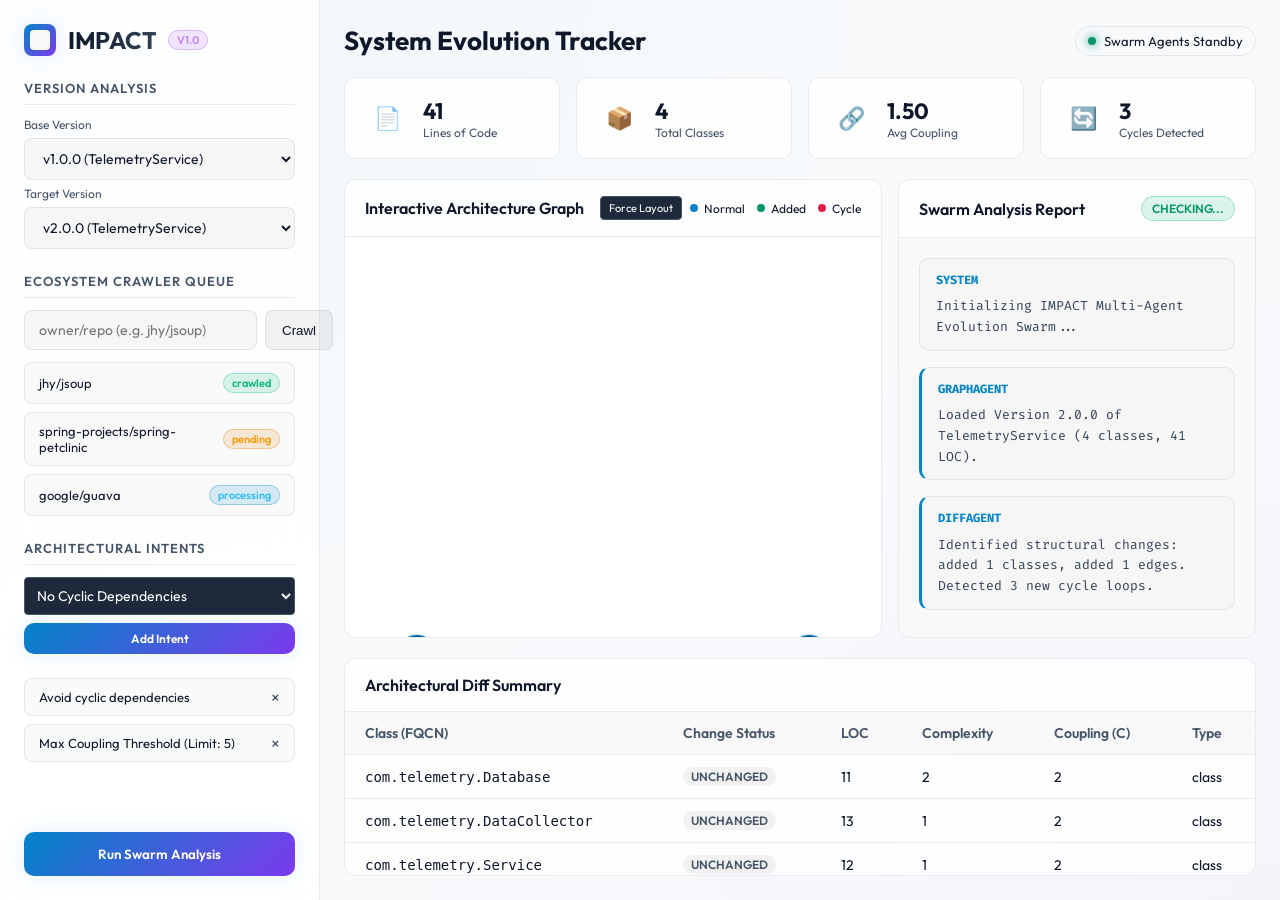
==== core/dashboard/index.html @ b63dfbeb "Update demo." ====
<!DOCTYPE html>
<html lang="en">
<head>
    <meta charset="UTF-8">
    <meta name="viewport" content="width=device-width, initial-scale=1.0">
    <title>IMPACT - Architect Dashboard</title>
    <link rel="preconnect" href="https://fonts.googleapis.com">
    <link rel="preconnect" href="https://fonts.gstatic.com" crossorigin>
    <link href="https://fonts.googleapis.com/css2?family=Outfit:wght@300;400;500;600;700&family=Fira+Code:wght@400;500&display=swap" rel="stylesheet">
    <link rel="stylesheet" href="style.css">
</head>
<body>
    <div class="app-container">
        <!-- Sidebar Navigation & Control Panel -->
        <aside class="sidebar">
            <div class="brand">
                <span class="logo-icon"></span>
                <h1>IMPACT</h1>
                <span class="badge">V1.0</span>
            </div>
            
            <div class="sidebar-section">
                <h3>Version Analysis</h3>
                <div class="version-picker">
                    <div class="picker-label">Base Version</div>
                    <select id="base-version-select">
                        <option value="v1">v1.0.0 (TelemetryService)</option>
                    </select>
                    <div class="picker-label mt-2">Target Version</div>
                    <select id="target-version-select">
                        <option value="v2">v2.0.0 (TelemetryService)</option>
                    </select>
                </div>
            </div>
            
            <div class="sidebar-section">
                <h3>Ecosystem Crawler Queue</h3>
                <div class="intent-input-group">
                    <input type="text" id="crawler-repo-input" placeholder="owner/repo (e.g. jhy/jsoup)">
                    <button id="trigger-crawl-btn">Crawl</button>
                </div>
                <div class="queue-status-widget">
                    <ul class="intent-list" id="crawler-queue-list" style="max-height: 180px;">
                        <!-- Dynamically populated -->
                    </ul>
                </div>
            </div>

            <div class="sidebar-section flex-grow">
                <h3>Architectural Intents</h3>
                <div class="intent-form" style="display: flex; flex-direction: column; gap: 8px;">
                    <select id="intent-type-select" style="width: 100%; padding: 8px; border-radius: 4px; background: #1e293b; color: #fff; border: 1px solid #475569; font-family: inherit;">
                        <option value="no-cycles">No Cyclic Dependencies</option>
                        <option value="max-coupling">Max Coupling Threshold</option>
                        <option value="max-inheritance">Max Inheritance Depth</option>
                    </select>
                    <div id="intent-param-container" style="display: none; align-items: center; gap: 8px; font-size: 12px; color: #94a3b8;">
                        <span>Limit:</span>
                        <input type="number" id="intent-param-val" value="5" min="1" style="width: 100%; padding: 6px; border-radius: 4px; background: #1e293b; color: #fff; border: 1px solid #475569;">
                    </div>
                    <button id="add-intent-btn" class="btn-primary" style="padding: 8px 12px; font-size: 12px; align-self: stretch;">Add Intent</button>
                </div>
                <ul class="intent-list" id="intent-list-container" style="margin-top: 12px;">
                    <!-- Loaded dynamically -->
                </ul>
            </div>

            <button id="run-analysis-btn" class="btn-primary">
                <span class="btn-glow"></span>
                Run Swarm Analysis
            </button>
        </aside>

        <!-- Main Content Area -->
        <main class="main-content">
            <!-- Header -->
            <header class="content-header">
                <h2>System Evolution Tracker</h2>
                <div class="status-indicator">
                    <span class="status-dot online"></span>
                    <span>Swarm Agents Standby</span>
                </div>
            </header>

            <!-- Metrics Overview row -->
            <section class="metrics-row">
                <div class="metric-card">
                    <div class="metric-icon loc-icon"></div>
                    <div class="metric-data">
                        <span class="metric-value" id="metric-loc">-</span>
                        <span class="metric-label">Lines of Code</span>
                    </div>
                </div>
                <div class="metric-card">
                    <div class="metric-icon classes-icon"></div>
                    <div class="metric-data">
                        <span class="metric-value" id="metric-classes">-</span>
                        <span class="metric-label">Total Classes</span>
                    </div>
                </div>
                <div class="metric-card">
                    <div class="metric-icon coupling-icon"></div>
                    <div class="metric-data">
                        <span class="metric-value" id="metric-coupling">-</span>
                        <span class="metric-label">Avg Coupling</span>
                    </div>
                </div>
                <div class="metric-card">
                    <div class="metric-icon cycles-icon"></div>
                    <div class="metric-data">
                        <span class="metric-value" id="metric-cycles">-</span>
                        <span class="metric-label">Cycles Detected</span>
                    </div>
                </div>
            </section>

            <!-- Workspace Grid -->
            <div class="workspace-grid">
                <!-- Graph Visualization Panel -->
                <section class="panel graph-panel">
                    <div class="panel-header">
                        <h3>Interactive Architecture Graph</h3>
                        <div style="display: flex; gap: 8px; align-items: center;">
                            <button id="toggle-layout-btn" style="padding: 4px 8px; border-radius: 4px; background: #1e293b; color: #fff; border: 1px solid #475569; font-size: 11px; cursor: pointer; font-family: inherit;">Force Layout</button>
                            <div class="graph-legend">
                                <span class="legend-item"><span class="legend-dot normal"></span>Normal</span>
                                <span class="legend-item"><span class="legend-dot added"></span>Added</span>
                                <span class="legend-item"><span class="legend-dot cycle"></span>Cycle</span>
                            </div>
                        </div>
                    </div>
                    <div class="canvas-container">
                        <canvas id="graph-canvas"></canvas>
                        <div class="canvas-overlay" id="node-info-tooltip">
                            Hover over a node to see FQCN metrics.
                        </div>
                    </div>
                </section>

                <!-- Compliance & Swarm Reports -->
                <section class="panel report-panel">
                    <div class="panel-header">
                        <h3>Swarm Analysis Report</h3>
                        <span class="compliance-badge compliant" id="compliance-overall-badge">Checking...</span>
                    </div>
                    <div class="report-container">
                        <div class="agent-chat" id="agent-chat-container">
                            <!-- Populated dynamically -->
                        </div>
                    </div>
                </section>
            </div>

            <!-- Evolutionary Diff Table -->
            <section class="panel diff-panel">
                <div class="panel-header">
                    <h3>Architectural Diff Summary</h3>
                </div>
                <div class="table-container">
                    <table>
                        <thead>
                            <tr>
                                <th>Class (FQCN)</th>
                                <th>Change Status</th>
                                <th>LOC</th>
                                <th>Complexity</th>
                                <th>Coupling (C)</th>
                                <th>Type</th>
                            </tr>
                        </thead>
                        <tbody id="diff-table-body">
                            <!-- Populated dynamically -->
                        </tbody>
                    </table>
                </div>
            </section>
        </main>
    </div>
    <script src="app.js"></script>
</body>
</html>
---- core/dashboard/style.css ----
/* IMPACT Dashboard Stylesheet - Premium Dark Glassmorphism */

:root {
    --bg-app: #f8fafc;
    --bg-card: rgba(255, 255, 255, 0.8);
    --border-color: rgba(15, 23, 42, 0.08);
    --accent-blue: #0284c7;
    --accent-purple: #7c3aed;
    --color-success: #059669;
    --color-danger: #e11d48;
    --color-warning: #d97706;
    --text-primary: #0f172a;
    --text-secondary: #475569;
    --glow-blue: 0 0 20px rgba(2, 132, 199, 0.12);
    --glow-purple: 0 0 20px rgba(124, 58, 237, 0.12);
    --glow-danger: 0 0 20px rgba(225, 29, 72, 0.15);
}

* {
    box-sizing: border-box;
    margin: 0;
    padding: 0;
}

body {
    font-family: 'Outfit', sans-serif;
    background-color: var(--bg-app);
    color: var(--text-primary);
    overflow: hidden;
    height: 100vh;
    background-image: 
        radial-gradient(at 0% 0%, rgba(2, 132, 199, 0.03) 0px, transparent 50%),
        radial-gradient(at 100% 100%, rgba(124, 58, 237, 0.03) 0px, transparent 50%);
}

/* App Layout */
.app-container {
    display: flex;
    height: 100vh;
    width: 100vw;
}

/* Sidebar Navigation */
.sidebar {
    width: 320px;
    background-color: rgba(255, 255, 255, 0.85);
    border-right: 1px solid var(--border-color);
    padding: 24px;
    display: flex;
    flex-direction: column;
    gap: 24px;
    backdrop-filter: blur(20px);
}

.brand {
    display: flex;
    align-items: center;
    gap: 12px;
}

.logo-icon {
    width: 32px;
    height: 32px;
    background: linear-gradient(135deg, var(--accent-blue), var(--accent-purple));
    border-radius: 8px;
    position: relative;
    box-shadow: var(--glow-blue);
}

.logo-icon::after {
    content: '';
    position: absolute;
    top: 6px;
    left: 6px;
    right: 6px;
    bottom: 6px;
    background: var(--bg-app);
    border-radius: 4px;
}

.brand h1 {
    font-size: 24px;
    font-weight: 700;
    letter-spacing: -0.5px;
    background: linear-gradient(to right, #0f172a, #334155);
    -webkit-background-clip: text;
    -webkit-text-fill-color: transparent;
}

.badge {
    background: rgba(168, 85, 247, 0.15);
    border: 1px solid rgba(168, 85, 247, 0.3);
    color: #c084fc;
    padding: 2px 8px;
    border-radius: 12px;
    font-size: 11px;
    font-weight: 600;
}

.sidebar-section {
    display: flex;
    flex-direction: column;
    gap: 12px;
}

.sidebar-section h3 {
    font-size: 13px;
    font-weight: 600;
    text-transform: uppercase;
    letter-spacing: 1px;
    color: var(--text-secondary);
    border-bottom: 1px solid var(--border-color);
    padding-bottom: 8px;
}

.version-picker {
    display: flex;
    flex-direction: column;
    gap: 6px;
}

.picker-label {
    font-size: 12px;
    color: var(--text-secondary);
}

select, input[type="text"] {
    background-color: rgba(0, 0, 0, 0.03);
    border: 1px solid var(--border-color);
    color: var(--text-primary);
    padding: 10px 14px;
    border-radius: 8px;
    outline: none;
    font-family: inherit;
    font-size: 14px;
    transition: all 0.2s ease;
}

select:focus, input[type="text"]:focus {
    border-color: var(--accent-blue);
    box-shadow: 0 0 10px rgba(56, 189, 248, 0.15);
}

.intent-input-group {
    display: flex;
    gap: 8px;
}

.intent-input-group input {
    flex-grow: 1;
}

.intent-input-group button {
    background-color: rgba(0, 0, 0, 0.05);
    border: 1px solid var(--border-color);
    color: var(--text-primary);
    padding: 0 16px;
    border-radius: 8px;
    cursor: pointer;
    font-weight: 500;
    transition: all 0.2s ease;
}

.intent-input-group button:hover {
    background-color: var(--accent-blue);
    border-color: var(--accent-blue);
    color: var(--bg-app);
}

.intent-list {
    list-style: none;
    display: flex;
    flex-direction: column;
    gap: 8px;
    max-height: 240px;
    overflow-y: auto;
}

.intent-item {
    background-color: rgba(0, 0, 0, 0.02);
    border: 1px solid var(--border-color);
    padding: 10px 14px;
    border-radius: 8px;
    font-size: 13px;
    display: flex;
    justify-content: space-between;
    align-items: center;
    transition: all 0.2s ease;
}

.intent-item:hover {
    border-color: rgba(255, 255, 255, 0.15);
}

.intent-remove {
    color: var(--text-secondary);
    cursor: pointer;
    font-size: 16px;
    line-height: 1;
}

.intent-remove:hover {
    color: var(--color-danger);
}

.flex-grow {
    flex-grow: 1;
}

/* Primary Button Styling */
.btn-primary {
    position: relative;
    background: linear-gradient(135deg, var(--accent-blue), var(--accent-purple));
    border: none;
    color: white;
    padding: 14px 20px;
    border-radius: 10px;
    font-weight: 600;
    font-family: inherit;
    cursor: pointer;
    box-shadow: var(--glow-blue);
    transition: all 0.3s ease;
    overflow: hidden;
}

.btn-primary:hover {
    transform: translateY(-2px);
    box-shadow: 0 0 25px rgba(56, 189, 248, 0.4), 0 0 25px rgba(168, 85, 247, 0.4);
}

.btn-primary:active {
    transform: translateY(0);
}

/* Main Content Area */
.main-content {
    flex-grow: 1;
    display: flex;
    flex-direction: column;
    padding: 24px;
    gap: 20px;
    overflow-y: auto;
    height: 100vh;
}

.content-header {
    display: flex;
    justify-content: space-between;
    align-items: center;
}

.content-header h2 {
    font-size: 26px;
    font-weight: 700;
}

.status-indicator {
    display: flex;
    align-items: center;
    gap: 8px;
    font-size: 13px;
    background-color: rgba(255, 255, 255, 0.04);
    border: 1px solid var(--border-color);
    padding: 6px 12px;
    border-radius: 20px;
}

.status-dot {
    width: 8px;
    height: 8px;
    border-radius: 50%;
}

.status-dot.online {
    background-color: var(--color-success);
    box-shadow: 0 0 10px var(--color-success);
}

/* Metrics Row */
.metrics-row {
    display: grid;
    grid-template-columns: repeat(4, 1fr);
    gap: 16px;
}

.metric-card {
    background: var(--bg-card);
    border: 1px solid var(--border-color);
    border-radius: 12px;
    padding: 18px;
    display: flex;
    align-items: center;
    gap: 16px;
    backdrop-filter: blur(12px);
    transition: transform 0.2s ease, border-color 0.2s ease;
}

.metric-card:hover {
    transform: translateY(-2px);
    border-color: rgba(255, 255, 255, 0.15);
}

.metric-icon {
    width: 44px;
    height: 44px;
    border-radius: 10px;
    background-color: rgba(255, 255, 255, 0.04);
    position: relative;
}

.loc-icon::before { content: '📄'; position: absolute; font-size: 22px; top: 8px; left: 11px; }
.classes-icon::before { content: '📦'; position: absolute; font-size: 22px; top: 8px; left: 11px; }
.coupling-icon::before { content: '🔗'; position: absolute; font-size: 22px; top: 8px; left: 11px; }
.cycles-icon::before { content: '🔄'; position: absolute; font-size: 22px; top: 8px; left: 11px; }

.metric-data {
    display: flex;
    flex-direction: column;
}

.metric-value {
    font-size: 22px;
    font-weight: 700;
}

.metric-label {
    font-size: 12px;
    color: var(--text-secondary);
}

/* Panel Layouts */
.workspace-grid {
    display: grid;
    grid-template-columns: 1.5fr 1fr;
    gap: 16px;
    flex-grow: 1;
    min-height: 400px;
}

.panel {
    background: var(--bg-card);
    border: 1px solid var(--border-color);
    border-radius: 12px;
    display: flex;
    flex-direction: column;
    backdrop-filter: blur(12px);
    overflow: hidden;
}

.panel-header {
    padding: 16px 20px;
    border-bottom: 1px solid var(--border-color);
    display: flex;
    justify-content: space-between;
    align-items: center;
}

.panel-header h3 {
    font-size: 16px;
    font-weight: 600;
}

.graph-legend {
    display: flex;
    gap: 12px;
    font-size: 12px;
}

.legend-item {
    display: flex;
    align-items: center;
    gap: 6px;
}

.legend-dot {
    width: 8px;
    height: 8px;
    border-radius: 50%;
}

.legend-dot.normal { background-color: var(--accent-blue); }
.legend-dot.added { background-color: var(--color-success); }
.legend-dot.cycle { background-color: var(--color-danger); }

/* Graph Canvas Visualizer */
.canvas-container {
    flex-grow: 1;
    position: relative;
    background-color: rgba(255, 255, 255, 0.55);
}

canvas {
    display: block;
    width: 100%;
    height: 100%;
    cursor: grab;
}

canvas:active {
    cursor: grabbing;
}

.canvas-overlay {
    position: absolute;
    bottom: 14px;
    left: 14px;
    background: rgba(255, 255, 255, 0.85);
    border: 1px solid var(--border-color);
    padding: 8px 14px;
    border-radius: 8px;
    font-size: 12px;
    color: var(--text-secondary);
    pointer-events: none;
    max-width: 280px;
}

/* Compliance Report styling */
.compliance-badge {
    padding: 4px 10px;
    border-radius: 20px;
    font-size: 12px;
    font-weight: 600;
    text-transform: uppercase;
}

.compliance-badge.compliant {
    background-color: rgba(16, 185, 129, 0.15);
    color: var(--color-success);
    border: 1px solid rgba(16, 185, 129, 0.3);
}

.compliance-badge.violation {
    background-color: rgba(244, 63, 94, 0.15);
    color: var(--color-danger);
    border: 1px solid rgba(244, 63, 94, 0.3);
    box-shadow: var(--glow-danger);
}

.report-container {
    padding: 20px;
    flex-grow: 1;
    overflow-y: auto;
    font-family: 'Fira Code', monospace;
    font-size: 13px;
    line-height: 1.6;
    background-color: rgba(0, 0, 0, 0.02);
}

.agent-bubble {
    margin-bottom: 16px;
    padding: 12px 16px;
    border-radius: 10px;
    border: 1px solid var(--border-color);
    background-color: rgba(0, 0, 0, 0.01);
}

.agent-bubble.coordinator {
    border-left: 3px solid var(--accent-blue);
}

.agent-bubble.llm {
    border-left: 3px solid var(--accent-purple);
    background-color: rgba(124, 58, 237, 0.04);
}

.agent-title {
    font-weight: 700;
    font-size: 12px;
    margin-bottom: 6px;
    color: var(--accent-blue);
    text-transform: uppercase;
}

.agent-bubble.llm .agent-title {
    color: #c084fc;
}

.agent-text {
    white-space: pre-wrap;
    color: #334155;
}

/* Diff Panel Table */
.diff-panel {
    max-height: 250px;
}

.table-container {
    overflow-y: auto;
    flex-grow: 1;
}

table {
    width: 100%;
    border-collapse: collapse;
    text-align: left;
    font-size: 14px;
}

th, td {
    padding: 12px 20px;
    border-bottom: 1px solid var(--border-color);
}

th {
    font-weight: 600;
    color: var(--text-secondary);
    background-color: rgba(0, 0, 0, 0.02);
    position: sticky;
    top: 0;
}

tr:hover td {
    background-color: rgba(0, 0, 0, 0.01);
}

.status-cell {
    font-weight: 600;
    font-size: 12px;
    padding: 2px 8px;
    border-radius: 12px;
    display: inline-block;
}

.status-cell.added {
    background-color: rgba(16, 185, 129, 0.15);
    color: var(--color-success);
}

.status-cell.unchanged {
    background-color: rgba(0, 0, 0, 0.05);
    color: var(--text-secondary);
}

.status-cell.modified {
    background-color: rgba(245, 158, 11, 0.15);
    color: var(--color-warning);
}
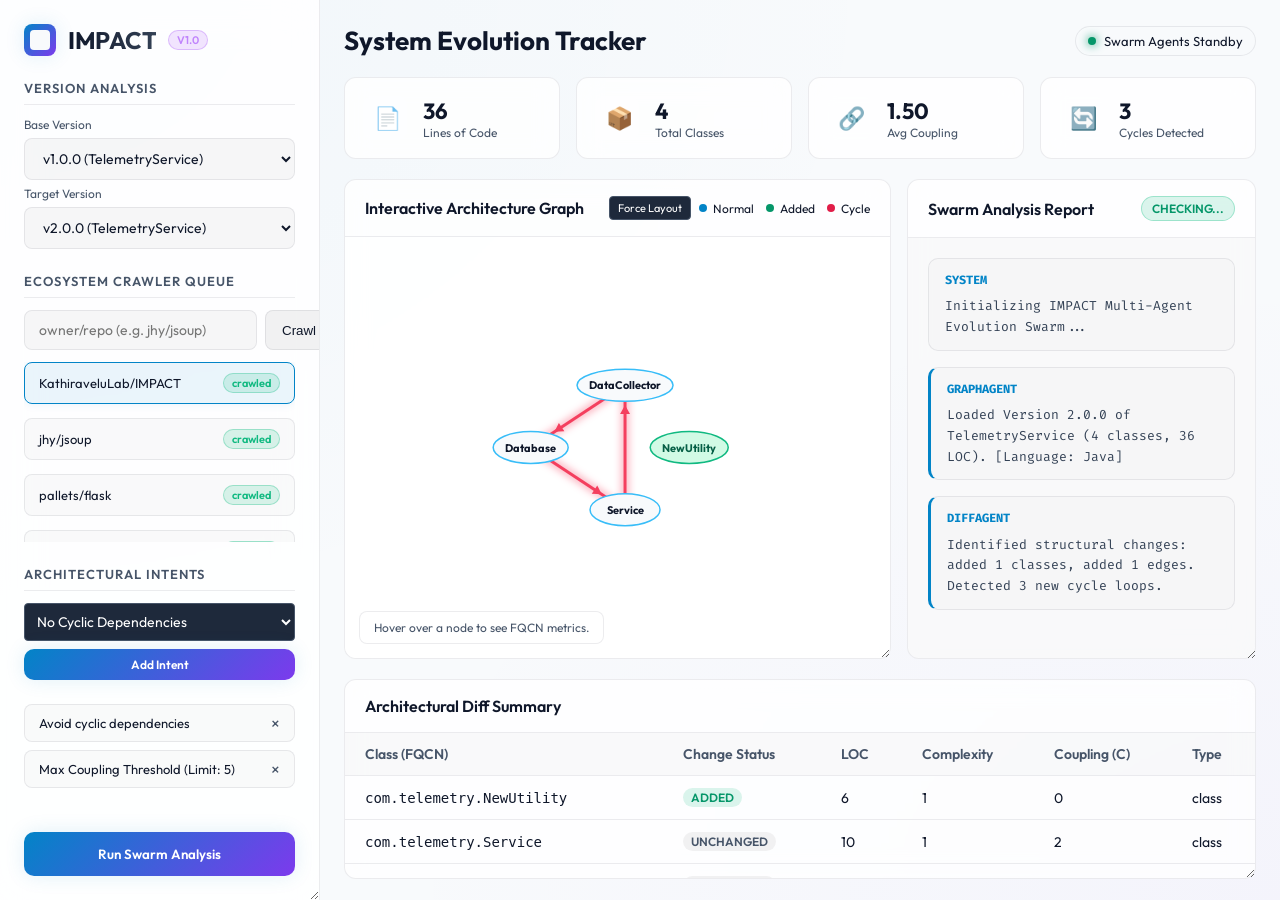
==== commit 46e7fd4f: "Python support and fallback for other languages such as Gleam." ====
--- a/core/dashboard/index.html
+++ b/core/dashboard/index.html
@@ -95,7 +95,7 @@
                     <div class="metric-icon classes-icon"></div>
                     <div class="metric-data">
                         <span class="metric-value" id="metric-classes">-</span>
-                        <span class="metric-label">Total Classes</span>
+                        <span class="metric-label" id="metric-classes-label">Total Classes</span>
                     </div>
                 </div>
                 <div class="metric-card">
@@ -160,7 +160,7 @@
                     <table>
                         <thead>
                             <tr>
-                                <th>Class (FQCN)</th>
+                                <th id="diff-table-fqcn-header">Class (FQCN)</th>
                                 <th>Change Status</th>
                                 <th>LOC</th>
                                 <th>Complexity</th>
--- a/core/dashboard/style.css
+++ b/core/dashboard/style.css
@@ -43,6 +43,12 @@
 /* Sidebar Navigation */
 .sidebar {
     width: 320px;
+    min-width: 250px;
+    max-width: 480px;
+    resize: horizontal;
+    overflow-x: hidden;
+    overflow-y: auto;
+    flex: none;
     background-color: rgba(255, 255, 255, 0.85);
     border-right: 1px solid var(--border-color);
     padding: 24px;
@@ -330,11 +336,29 @@
 
 /* Panel Layouts */
 .workspace-grid {
-    display: grid;
-    grid-template-columns: 1.5fr 1fr;
+    display: flex;
     gap: 16px;
-    flex-grow: 1;
-    min-height: 400px;
+    height: 480px;
+    min-height: 250px;
+    max-height: 800px;
+    resize: vertical;
+    overflow: hidden;
+    flex: none;
+}
+
+.graph-panel {
+    width: 60%;
+    min-width: 30%;
+    max-width: 85%;
+    resize: horizontal;
+    overflow: hidden;
+    flex: none;
+}
+
+.report-panel {
+    flex-grow: 1;
+    flex-shrink: 1;
+    min-width: 15%;
 }
 
 .panel {
@@ -482,7 +506,12 @@
 
 /* Diff Panel Table */
 .diff-panel {
-    max-height: 250px;
+    height: 200px;
+    min-height: 100px;
+    max-height: 600px;
+    resize: vertical;
+    overflow: hidden;
+    flex: none;
 }
 
 .table-container {
@@ -536,3 +565,32 @@
     background-color: rgba(245, 158, 11, 0.15);
     color: var(--color-warning);
 }
+
+/* Clickable Crawler Job List Items */
+.crawler-job-item {
+    background-color: rgba(0, 0, 0, 0.02);
+    border: 1px solid var(--border-color);
+    padding: 10px 14px;
+    border-radius: 8px;
+    font-size: 13px;
+    display: flex;
+    justify-content: space-between;
+    align-items: center;
+    transition: all 0.2s ease;
+    margin-bottom: 6px;
+}
+
+.crawler-job-item.crawled {
+    cursor: pointer;
+}
+
+.crawler-job-item.crawled:hover {
+    background-color: rgba(2, 132, 199, 0.05);
+    border-color: rgba(2, 132, 199, 0.3);
+}
+
+.crawler-job-item.active {
+    background-color: rgba(2, 132, 199, 0.08);
+    border-color: var(--accent-blue);
+    box-shadow: 0 0 10px rgba(2, 132, 199, 0.1);
+}
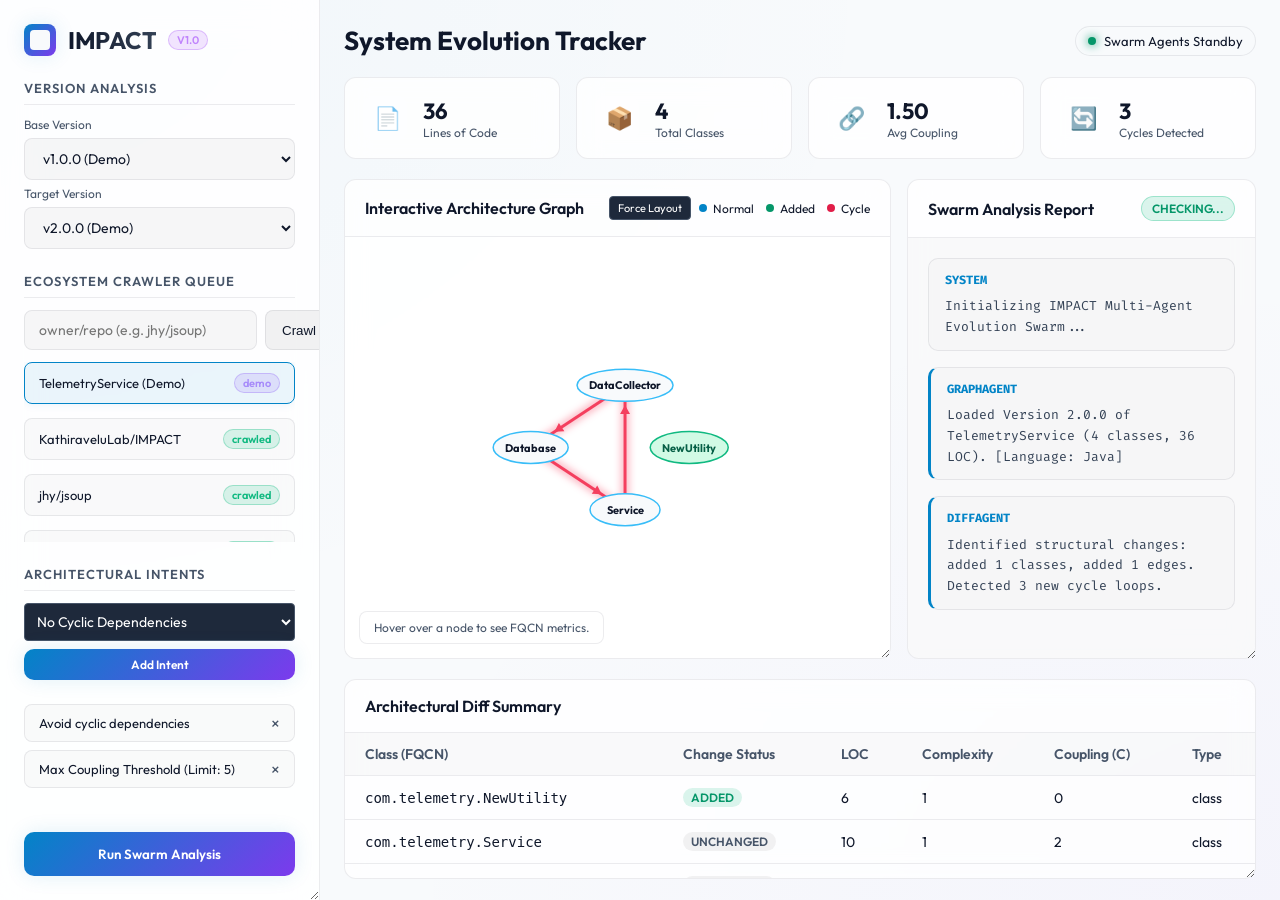
==== commit ab85d221: "Add a demo label to demo projects." ====
--- a/core/dashboard/index.html
+++ b/core/dashboard/index.html
@@ -24,11 +24,11 @@
                 <div class="version-picker">
                     <div class="picker-label">Base Version</div>
                     <select id="base-version-select">
-                        <option value="v1">v1.0.0 (TelemetryService)</option>
+                        <option value="v1">v1.0.0 (Demo)</option>
                     </select>
                     <div class="picker-label mt-2">Target Version</div>
                     <select id="target-version-select">
-                        <option value="v2">v2.0.0 (TelemetryService)</option>
+                        <option value="v2">v2.0.0 (Demo)</option>
                     </select>
                 </div>
             </div>
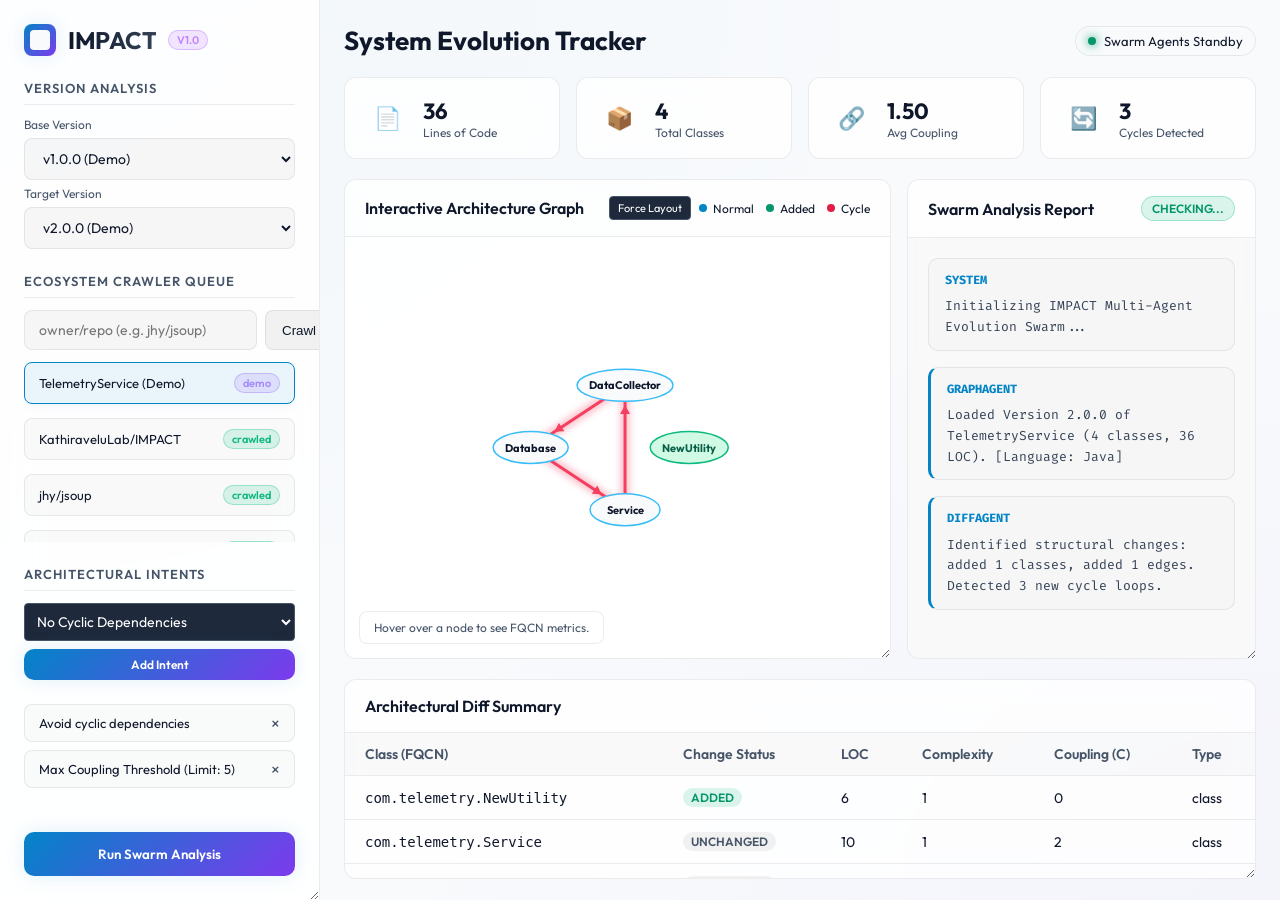
==== commit b34b1d03: "Dynamically crawl." ====
--- a/core/dashboard/index.html
+++ b/core/dashboard/index.html
@@ -176,6 +176,7 @@
             </section>
         </main>
     </div>
+    <script src="config.js"></script>
     <script src="app.js"></script>
 </body>
 </html>
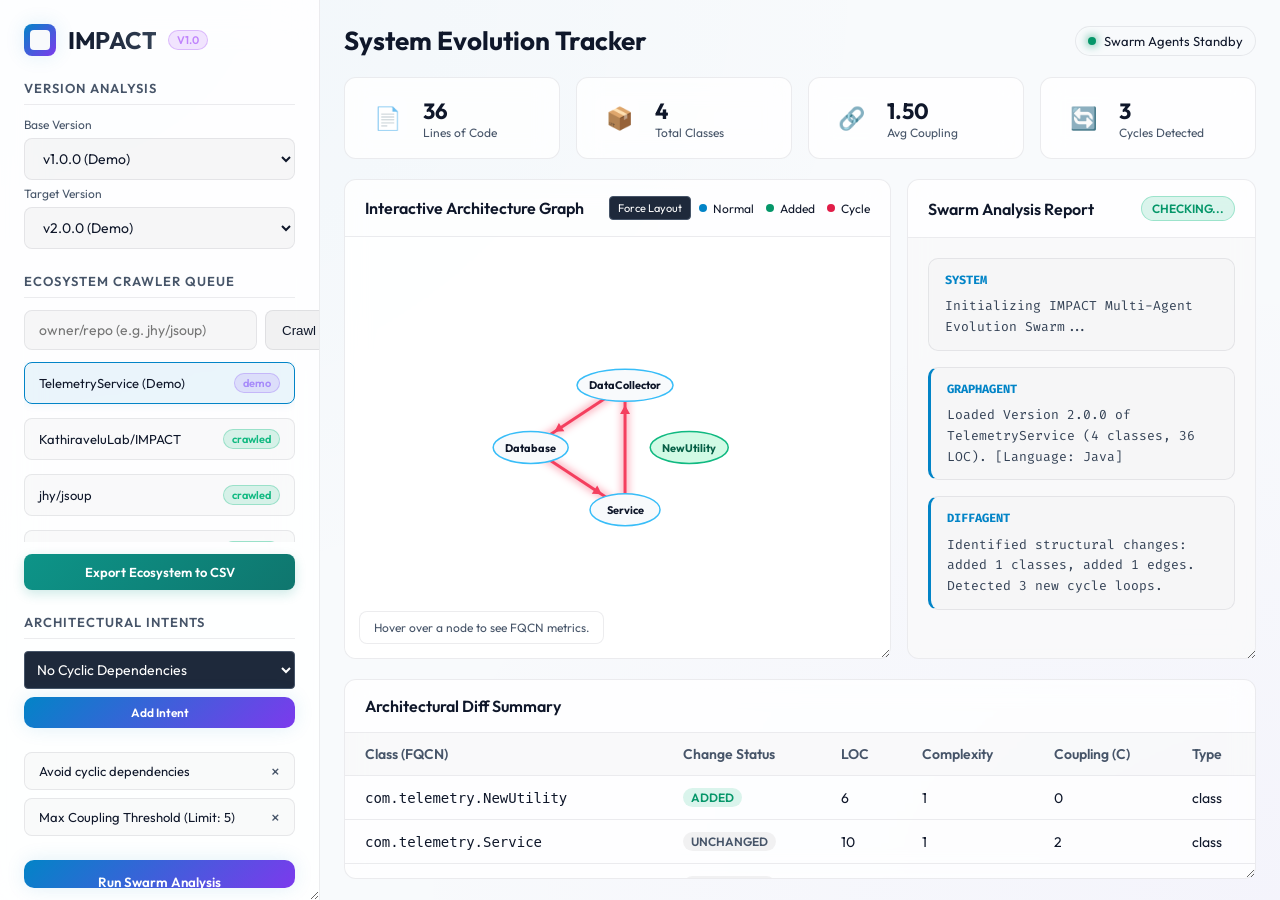
==== commit b79b1287: "Export all." ====
--- a/core/dashboard/index.html
+++ b/core/dashboard/index.html
@@ -44,6 +44,7 @@
                         <!-- Dynamically populated -->
                     </ul>
                 </div>
+                <button id="export-ecosystem-btn" class="btn-export-ecosystem">Export Ecosystem to CSV</button>
             </div>
 
             <div class="sidebar-section flex-grow">
--- a/core/dashboard/style.css
+++ b/core/dashboard/style.css
@@ -594,3 +594,29 @@
     border-color: var(--accent-blue);
     box-shadow: 0 0 10px rgba(2, 132, 199, 0.1);
 }
+
+.btn-export-ecosystem {
+    background: linear-gradient(135deg, #0d9488, #0f766e);
+    border: none;
+    color: white;
+    padding: 10px 14px;
+    border-radius: 8px;
+    font-size: 13px;
+    font-weight: 600;
+    cursor: pointer;
+    font-family: inherit;
+    transition: all 0.3s ease;
+    align-self: stretch;
+    box-shadow: 0 4px 12px rgba(13, 148, 136, 0.2);
+    text-align: center;
+}
+
+.btn-export-ecosystem:hover {
+    background: linear-gradient(135deg, #0f766e, #115e59);
+    transform: translateY(-1px);
+    box-shadow: 0 6px 16px rgba(13, 148, 136, 0.3);
+}
+
+.btn-export-ecosystem:active {
+    transform: translateY(0);
+}
